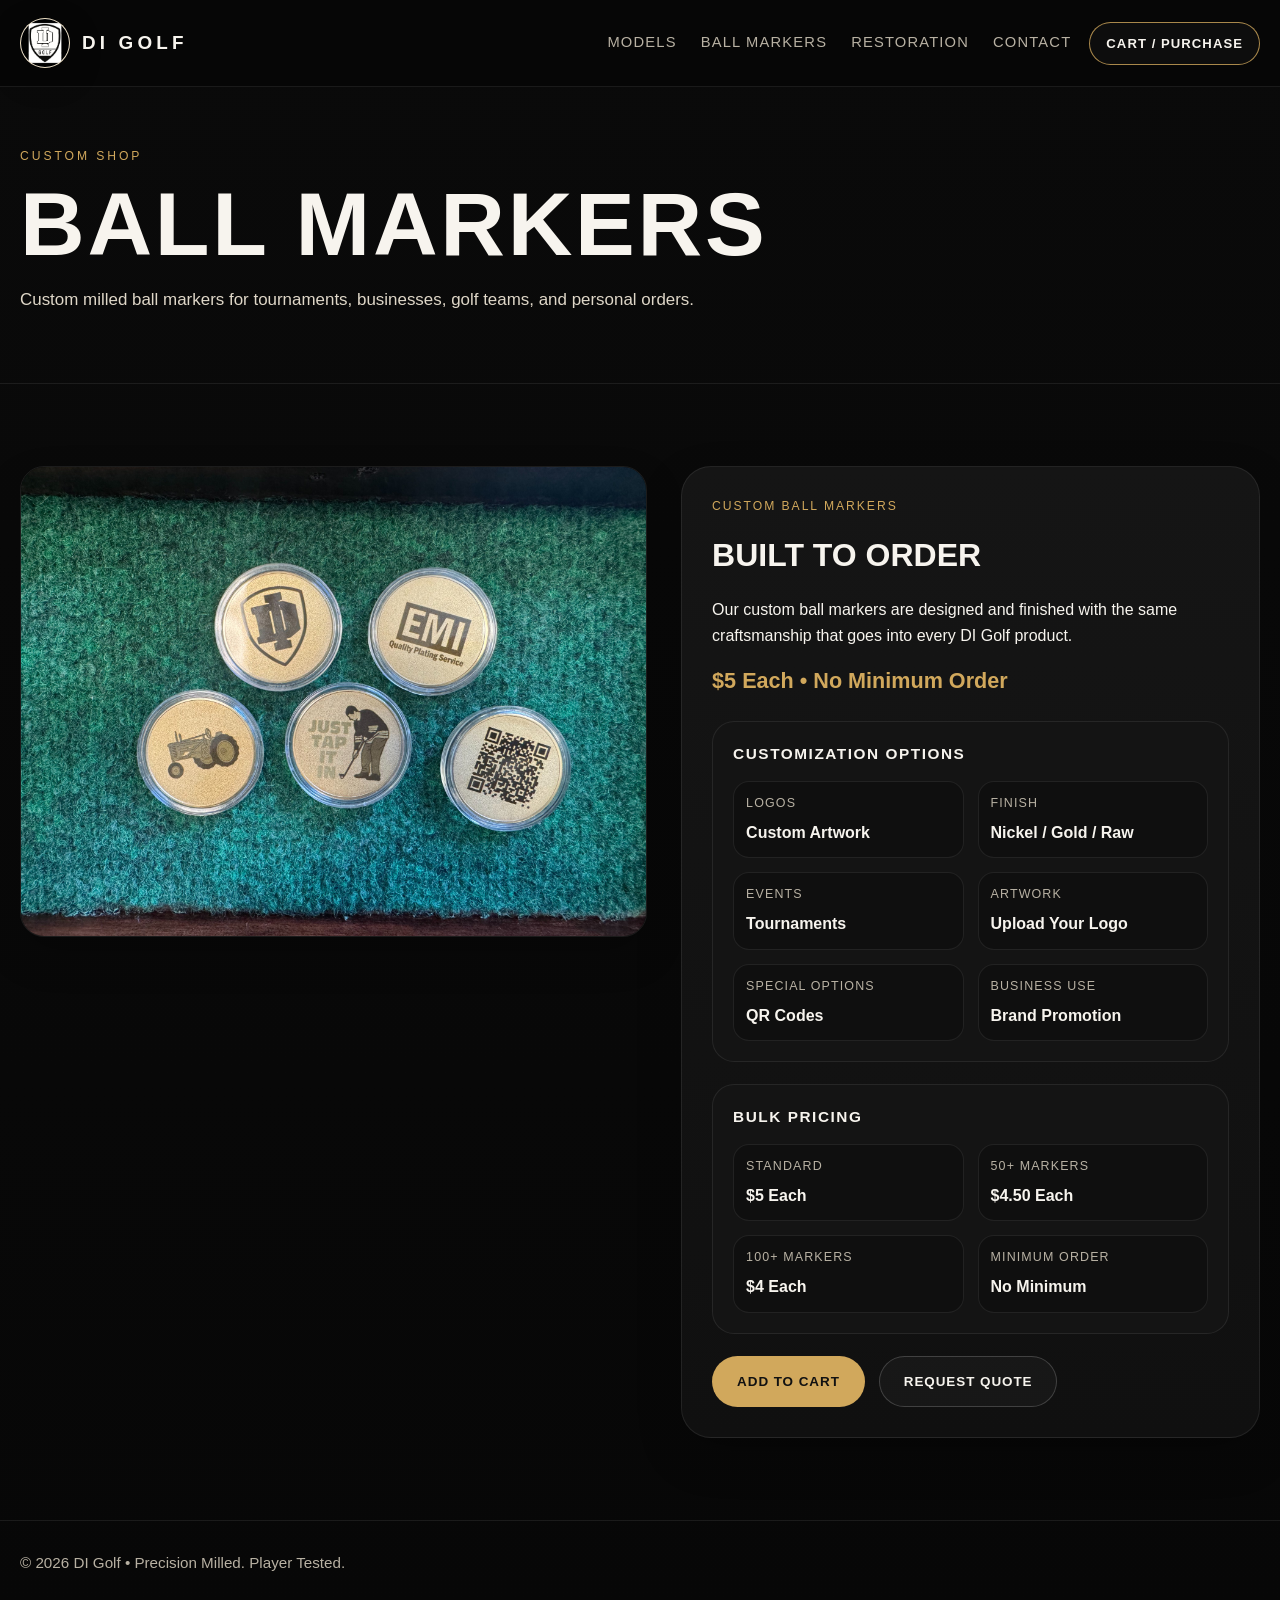
==== ball-markers.html @ 3dc0735b "Add files via upload" ====
<!DOCTYPE html>
<html lang="en">
<head>
  <meta charset="UTF-8" />
  <meta name="viewport" content="width=device-width, initial-scale=1.0" />
  <title>DI Golf | Ball Markers</title>
  <link rel="stylesheet" href="styles.css" />
</head>
<body>
  <header>
    <div class="container nav">
      <a href="index.html" class="brand-wrap"><img class="brand-logo" src="di-golf-logo.jpg" alt="DI Golf logo" /><span class="brand">DI Golf</span></a>
      <div class="nav-right">
        <nav class="nav-links">
          <a href="models.html">Models</a>
          <a href="ball-markers.html">Ball Markers</a>
          <a href="restoration.html">Restoration</a>
          <a href="contact.html">Contact</a>
        </nav>
        <a href="shop.html" class="cart-button">Cart / Purchase</a>
      </div>
    </div>
  </header>
  
<main>
  <section class="page-hero">
    <div class="container">
      <div class="eyebrow">Custom Shop</div>
      <h1>Ball Markers</h1>
      <p>Custom milled ball markers for tournaments, businesses, golf teams, and personal orders.</p>
    </div>
  </section>
  <section class="section">
    <div class="container product-layout">
      <div class="gallery"><img src="IMG_4770.jpeg" alt="DI Golf custom ball markers" /></div>
      <div class="detail-panel">
        <div class="sub">Custom Ball Markers</div>
        <h3>Built To Order</h3>
        <p>Our custom ball markers are designed and finished with the same craftsmanship that goes into every DI Golf product.</p>
        <div class="price">$5 Each • No Minimum Order</div>
        <div class="spec-box">
          <h4>Customization Options</h4>
          <div class="spec-grid">
            <div class="spec"><span>Logos</span><strong>Custom Artwork</strong></div>
            <div class="spec"><span>Finish</span><strong>Nickel / Gold / Raw</strong></div>
            <div class="spec"><span>Events</span><strong>Tournaments</strong></div>
            <div class="spec"><span>Artwork</span><strong>Upload Your Logo</strong></div>
            <div class="spec"><span>Special Options</span><strong>QR Codes</strong></div>
            <div class="spec"><span>Business Use</span><strong>Brand Promotion</strong></div>
          </div>
        </div>
        <div class="spec-box">
          <h4>Bulk Pricing</h4>
          <div class="spec-grid">
            <div class="spec"><span>Standard</span><strong>$5 Each</strong></div>
            <div class="spec"><span>50+ Markers</span><strong>$4.50 Each</strong></div>
            <div class="spec"><span>100+ Markers</span><strong>$4 Each</strong></div>
            <div class="spec"><span>Minimum Order</span><strong>No Minimum</strong></div>
          </div>
        </div>
        <div class="actions">
          <a class="btn primary" href="shop.html#ball-markers-buy">Add To Cart</a>
          <a class="btn secondary" href="mailto:jstocks@emiplating.com?subject=DI%20Golf%20Ball%20Marker%20Quote">Request Quote</a>
        </div>
      </div>
    </div>
  </section>
</main>

  <footer><div class="container">© 2026 DI Golf • Precision Milled. Player Tested.</div></footer>
</body>
</html>
---- styles.css ----
:root {
  --bg: #070707;
  --panel: #111111;
  --panel-2: #171717;
  --text: #f7f4ee;
  --muted: #b8b1a3;
  --line: rgba(255,255,255,0.08);
  --accent: #d1a85c;
  --max: 1240px;
}
* { box-sizing: border-box; }
html { scroll-behavior: smooth; }
body {
  margin: 0;
  font-family: Arial, Helvetica, sans-serif;
  background: linear-gradient(180deg, #0a0a0a 0%, #070707 100%);
  color: var(--text);
  line-height: 1.6;
}
a { color: inherit; text-decoration: none; }
img { max-width: 100%; display:block; }
.container { width: min(var(--max), calc(100% - 36px)); margin: 0 auto; }
header {
  position: sticky; top: 0; z-index: 50; backdrop-filter: blur(14px);
  background: rgba(7,7,7,0.82); border-bottom: 1px solid var(--line);
}
.nav { display: flex; align-items: center; justify-content: space-between; padding: 18px 0; }
.brand-wrap { display: flex; align-items: center; gap: 12px; }
.brand-logo {
  width: 50px;
  height: 50px;
  border-radius: 50%;
  border: 1px solid rgba(209,168,92,0.35);
  background: #fff;
  box-shadow: 0 10px 30px rgba(0,0,0,0.35);
  object-fit: cover;
  overflow: hidden;
}
.brand { font-size: 1.18rem; font-weight: 700; letter-spacing: 0.22em; text-transform: uppercase; }
.nav-links { display: flex; gap: 24px; color: var(--muted); font-size: 0.92rem; text-transform: uppercase; letter-spacing: 0.08em; }
.nav-links a:hover { color: var(--text); }
.hero, .page-hero { padding: 34px 0 72px; border-bottom: 1px solid var(--line); }
.page-hero { padding: 60px 0 42px; }
.hero-card {
  position: relative; min-height: 72vh; border-radius: 34px; overflow: hidden; border: 1px solid var(--line);
  box-shadow: 0 28px 90px rgba(0,0,0,0.45); background: #111;
}
.hero-card img { width: 100%; height: 72vh; object-fit: cover; filter: brightness(0.58); }
.hero-overlay {
  position: absolute; inset: 0; background: linear-gradient(90deg, rgba(8,8,8,0.88) 0%, rgba(8,8,8,0.45) 52%, rgba(8,8,8,0.18) 100%);
  display: flex; align-items: flex-end;
}
.hero-content { max-width: 760px; padding: 56px; }
.eyebrow { color: var(--accent); text-transform: uppercase; letter-spacing: 0.24em; font-size: 0.76rem; margin-bottom: 16px; }
.hero h1, .page-hero h1 { font-size: clamp(3rem, 7vw, 6rem); line-height: 0.95; margin: 0 0 18px; text-transform: uppercase; letter-spacing: 0.03em; }
.hero p, .page-hero p { color: #dfd7c8; max-width: 680px; font-size: 1.06rem; margin: 0 0 28px; }
.actions { display: flex; gap: 14px; flex-wrap: wrap; }
.btn {
  display: inline-flex; align-items: center; justify-content: center; padding: 14px 24px; border-radius: 999px; font-weight: 700;
  letter-spacing: 0.07em; text-transform: uppercase; font-size: 0.84rem; border: 1px solid rgba(209,168,92,0.8);
}
.btn.primary { background: var(--accent); color: #111; }
.btn.secondary { color: var(--text); border-color: rgba(255,255,255,0.18); background: rgba(255,255,255,0.03); }
.section { padding: 82px 0; border-bottom: 1px solid var(--line); }
.section-title {
  display: flex; align-items: end; justify-content: space-between; gap: 20px; margin-bottom: 30px;
}
.section-title h2 { margin: 0; font-size: clamp(2rem, 4vw, 3.2rem); text-transform: uppercase; letter-spacing: 0.06em; }
.section-title p { margin: 0; color: var(--muted); max-width: 600px; }
.product-overview, .grid-2 { display: grid; grid-template-columns: repeat(2, 1fr); gap: 22px; }
.product-card, .panel {
  background: linear-gradient(180deg, #141414 0%, #101010 100%); border: 1px solid var(--line); border-radius: 30px; overflow: hidden;
  box-shadow: 0 14px 34px rgba(0,0,0,0.22);
}
.product-card img { width: 100%; height: 320px; object-fit: cover; }
.product-card .content, .panel .content { padding: 24px; }
.product-card h3, .panel h3 { margin: 0 0 8px; font-size: 1.5rem; text-transform: uppercase; }
.product-card p, .panel p, .note { color: var(--muted); }
.tag-row { display: flex; gap: 10px; flex-wrap: wrap; margin-bottom: 18px; }
.tag {
  border: 1px solid rgba(255,255,255,0.12); color: #ddd5c8; padding: 7px 12px; border-radius: 999px;
  font-size: 0.82rem; text-transform: uppercase; letter-spacing: 0.05em; background: rgba(255,255,255,0.02);
}
.price { font-size: 1.35rem; font-weight: 700; color: var(--accent); margin: 0 0 16px; }
.product-layout { display: grid; grid-template-columns: 1.04fr 0.96fr; gap: 34px; align-items: start; }
.gallery { display: grid; gap: 16px; }
.gallery img {
  width: 100%; border-radius: 24px; border: 1px solid var(--line); box-shadow: 0 18px 38px rgba(0,0,0,0.22);
}
.before-after { position: relative; overflow: hidden; border-radius: 24px; }
.ba-labels { position: absolute; top: 16px; left: 16px; right: 16px; display: flex; justify-content: space-between; }
.ba-label {
  background: rgba(10,10,10,0.84); color: #fff; border: 1px solid rgba(255,255,255,0.15); border-radius: 999px;
  padding: 8px 14px; font-size: 0.76rem; letter-spacing: 0.1em; text-transform: uppercase;
}
.detail-panel {
  background: linear-gradient(180deg, #151515 0%, #101010 100%); border: 1px solid var(--line); border-radius: 30px; padding: 30px;
  box-shadow: 0 18px 44px rgba(0,0,0,0.22);
}
.detail-panel h3 { margin: 0 0 10px; font-size: 2rem; text-transform: uppercase; }
.sub { color: var(--accent); text-transform: uppercase; letter-spacing: 0.16em; font-size: 0.76rem; margin-bottom: 14px; }
.spec-box { background: #141414; border: 1px solid var(--line); border-radius: 22px; padding: 20px; margin: 22px 0; }
.spec-box h4 { margin: 0 0 14px; font-size: 0.96rem; text-transform: uppercase; letter-spacing: 0.1em; }
.spec-grid { display: grid; grid-template-columns: repeat(2, 1fr); gap: 14px; }
.spec {
  padding: 12px; border: 1px solid rgba(255,255,255,0.08); border-radius: 16px; background: #0f0f0f;
}
.spec span {
  display: block; color: var(--muted); font-size: 0.78rem; text-transform: uppercase; letter-spacing: 0.09em; margin-bottom: 6px;
}
.spec strong { font-size: 1rem; color: var(--text); }
.cta { background: linear-gradient(180deg, #151515 0%, #0d0d0d 100%); border-top: 1px solid var(--line); border-bottom: 1px solid var(--line); }
.cta-box { padding: 72px 0; display: grid; grid-template-columns: 1fr auto; gap: 24px; align-items: center; }
.cta h2 { margin: 0 0 10px; font-size: clamp(2rem, 4vw, 3.1rem); text-transform: uppercase; letter-spacing: 0.06em; }
.cta p { margin: 0; color: var(--muted); max-width: 680px; }
footer { padding: 30px 0 44px; color: var(--muted); font-size: 0.95rem; }
@media (max-width: 980px) {
  .product-layout, .cta-box, .product-overview, .grid-2, .section-title { grid-template-columns: 1fr; display: grid; }
  .hero-card, .hero-card img { min-height: auto; height: auto; }
  .hero-overlay { position: static; background: none; }
  .hero-content { padding: 28px; }
}
@media (max-width: 760px) {
  .nav { flex-direction: column; gap: 14px; }
  .nav-links { flex-wrap: wrap; justify-content: center; }
  .spec-grid { grid-template-columns: 1fr; }
  .section { padding: 62px 0; }
  .hero h1, .page-hero h1 { font-size: 2.8rem; }
  .product-card img { height: auto; }
}


.cart-button {
  margin-left: 18px;
  display: inline-flex;
  align-items: center;
  justify-content: center;
  padding: 10px 16px;
  border-radius: 999px;
  border: 1px solid rgba(209,168,92,0.8);
  color: var(--text);
  background: rgba(255,255,255,0.03);
  font-size: 0.82rem;
  font-weight: 700;
  letter-spacing: 0.08em;
  text-transform: uppercase;
}
.nav-right {
  display: flex;
  align-items: center;
}
.shop-grid {
  display: grid;
  grid-template-columns: repeat(2, 1fr);
  gap: 22px;
}
.purchase-box {
  background: linear-gradient(180deg, #141414 0%, #101010 100%);
  border: 1px solid var(--line);
  border-radius: 30px;
  padding: 26px;
  box-shadow: 0 14px 34px rgba(0,0,0,0.22);
}
.purchase-box h3 {
  margin: 0 0 10px;
  font-size: 1.45rem;
  text-transform: uppercase;
}
.purchase-actions {
  display: flex;
  gap: 12px;
  flex-wrap: wrap;
  margin-top: 18px;
}
.purchase-note {
  color: var(--muted);
  font-size: 0.96rem;
  margin-top: 14px;
}
@media (max-width: 760px) {
  .nav-right { flex-direction: column; gap: 12px; }
  .cart-button { margin-left: 0; }
  .shop-grid { grid-template-columns: 1fr; }
}
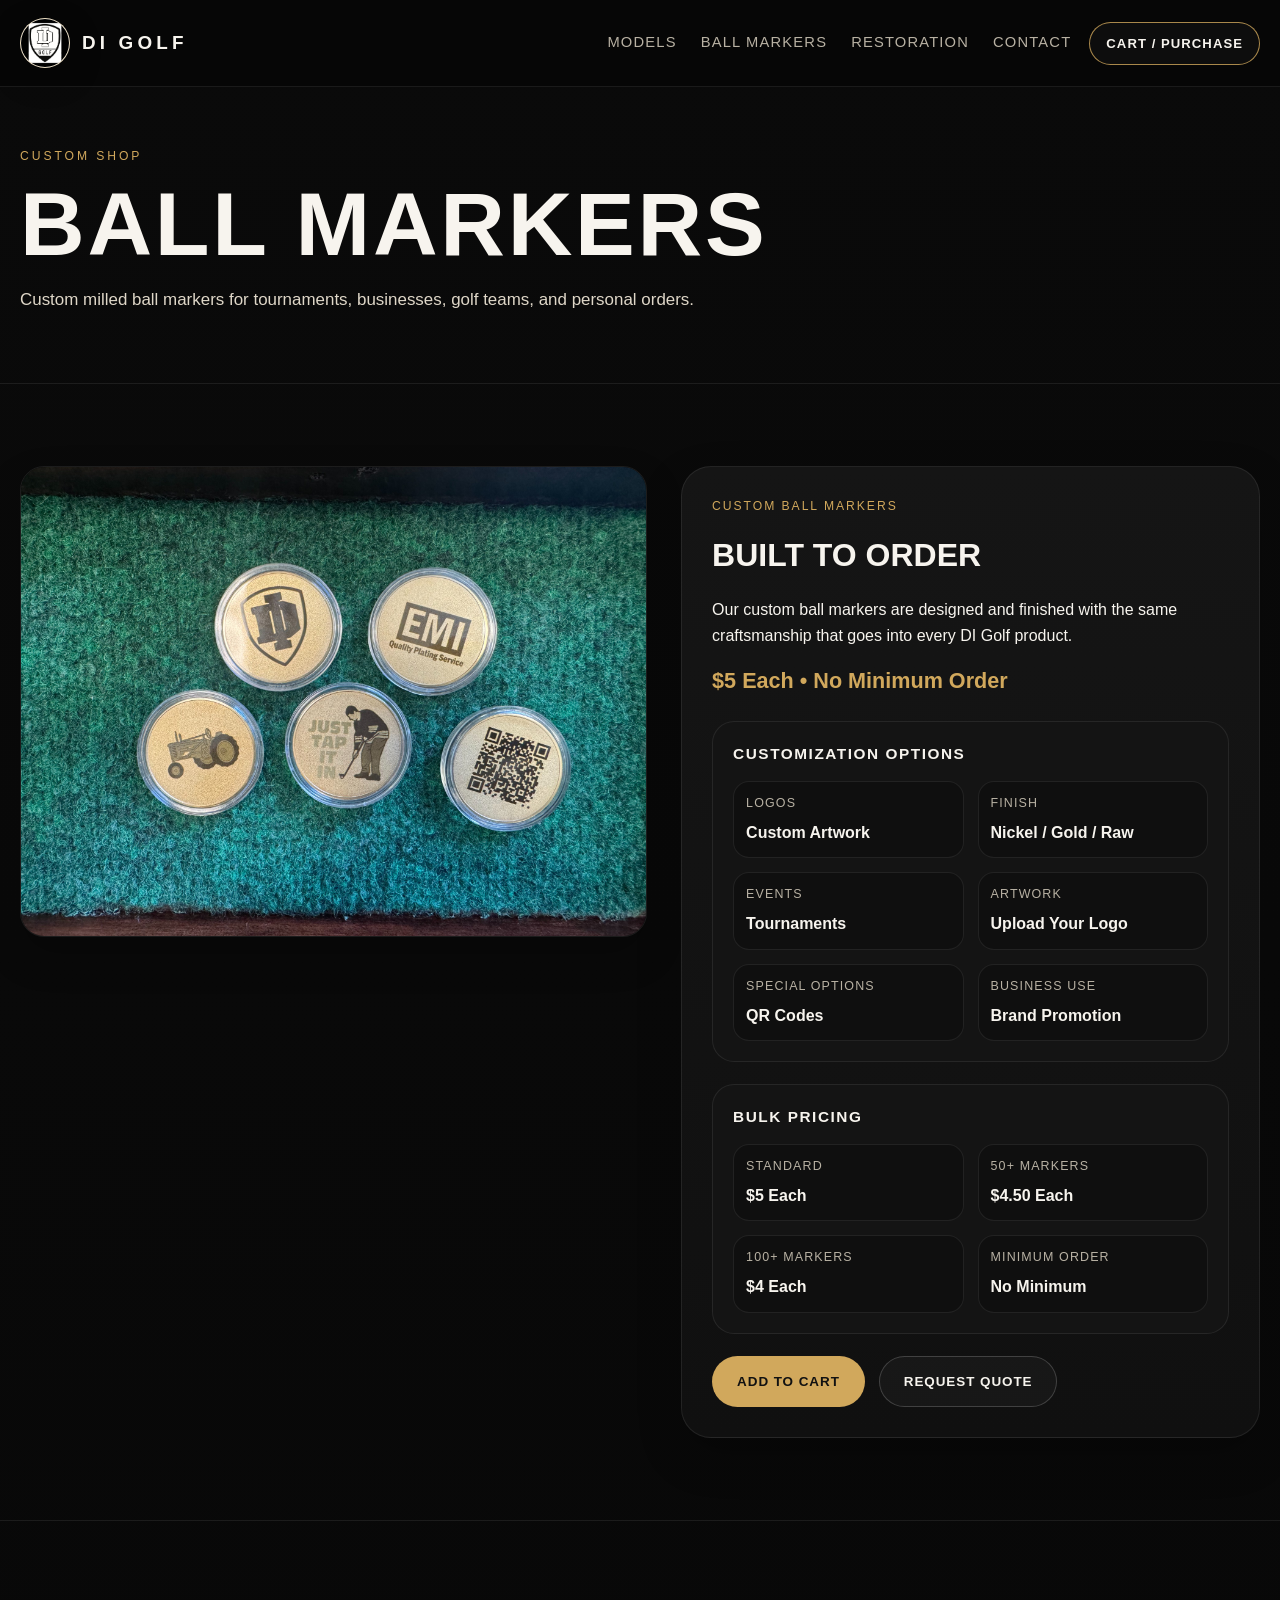
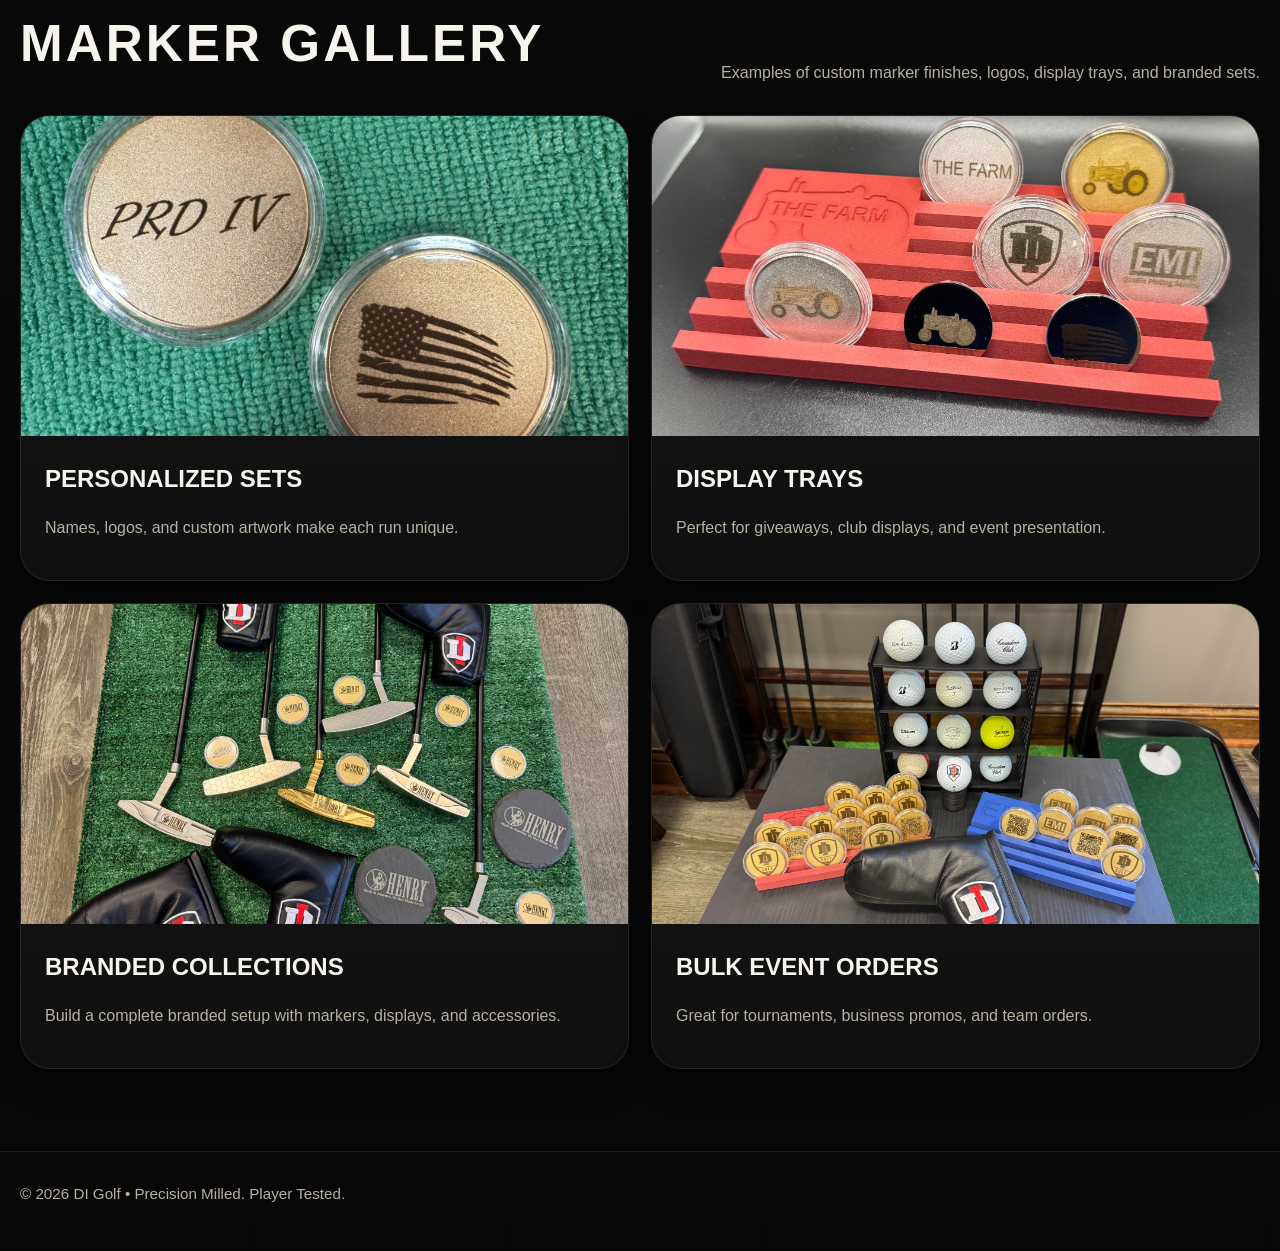
==== commit 08b69fcf: "Add files via upload" ====
--- a/ball-markers.html
+++ b/ball-markers.html
@@ -65,6 +65,34 @@
       </div>
     </div>
   </section>
+
+  <section class="section">
+    <div class="container">
+      <div class="section-title">
+        <h2>Marker Gallery</h2>
+        <p>Examples of custom marker finishes, logos, display trays, and branded sets.</p>
+      </div>
+      <div class="product-overview">
+        <article class="product-card">
+          <img src="IMG_4495.jpeg" alt="Custom PRD IV and American flag ball markers" />
+          <div class="content"><h3>Personalized Sets</h3><p>Names, logos, and custom artwork make each run unique.</p></div>
+        </article>
+        <article class="product-card">
+          <img src="IMG_4658.jpeg" alt="Custom ball markers on display tray" />
+          <div class="content"><h3>Display Trays</h3><p>Perfect for giveaways, club displays, and event presentation.</p></div>
+        </article>
+        <article class="product-card">
+          <img src="IMG_5405.jpeg" alt="DI Golf marker display with headcover" />
+          <div class="content"><h3>Branded Collections</h3><p>Build a complete branded setup with markers, displays, and accessories.</p></div>
+        </article>
+        <article class="product-card">
+          <img src="IMG_5430.jpeg" alt="DI Golf marker collection with QR code markers" />
+          <div class="content"><h3>Bulk Event Orders</h3><p>Great for tournaments, business promos, and team orders.</p></div>
+        </article>
+      </div>
+    </div>
+  </section>
+
 </main>
 
   <footer><div class="container">© 2026 DI Golf • Precision Milled. Player Tested.</div></footer>
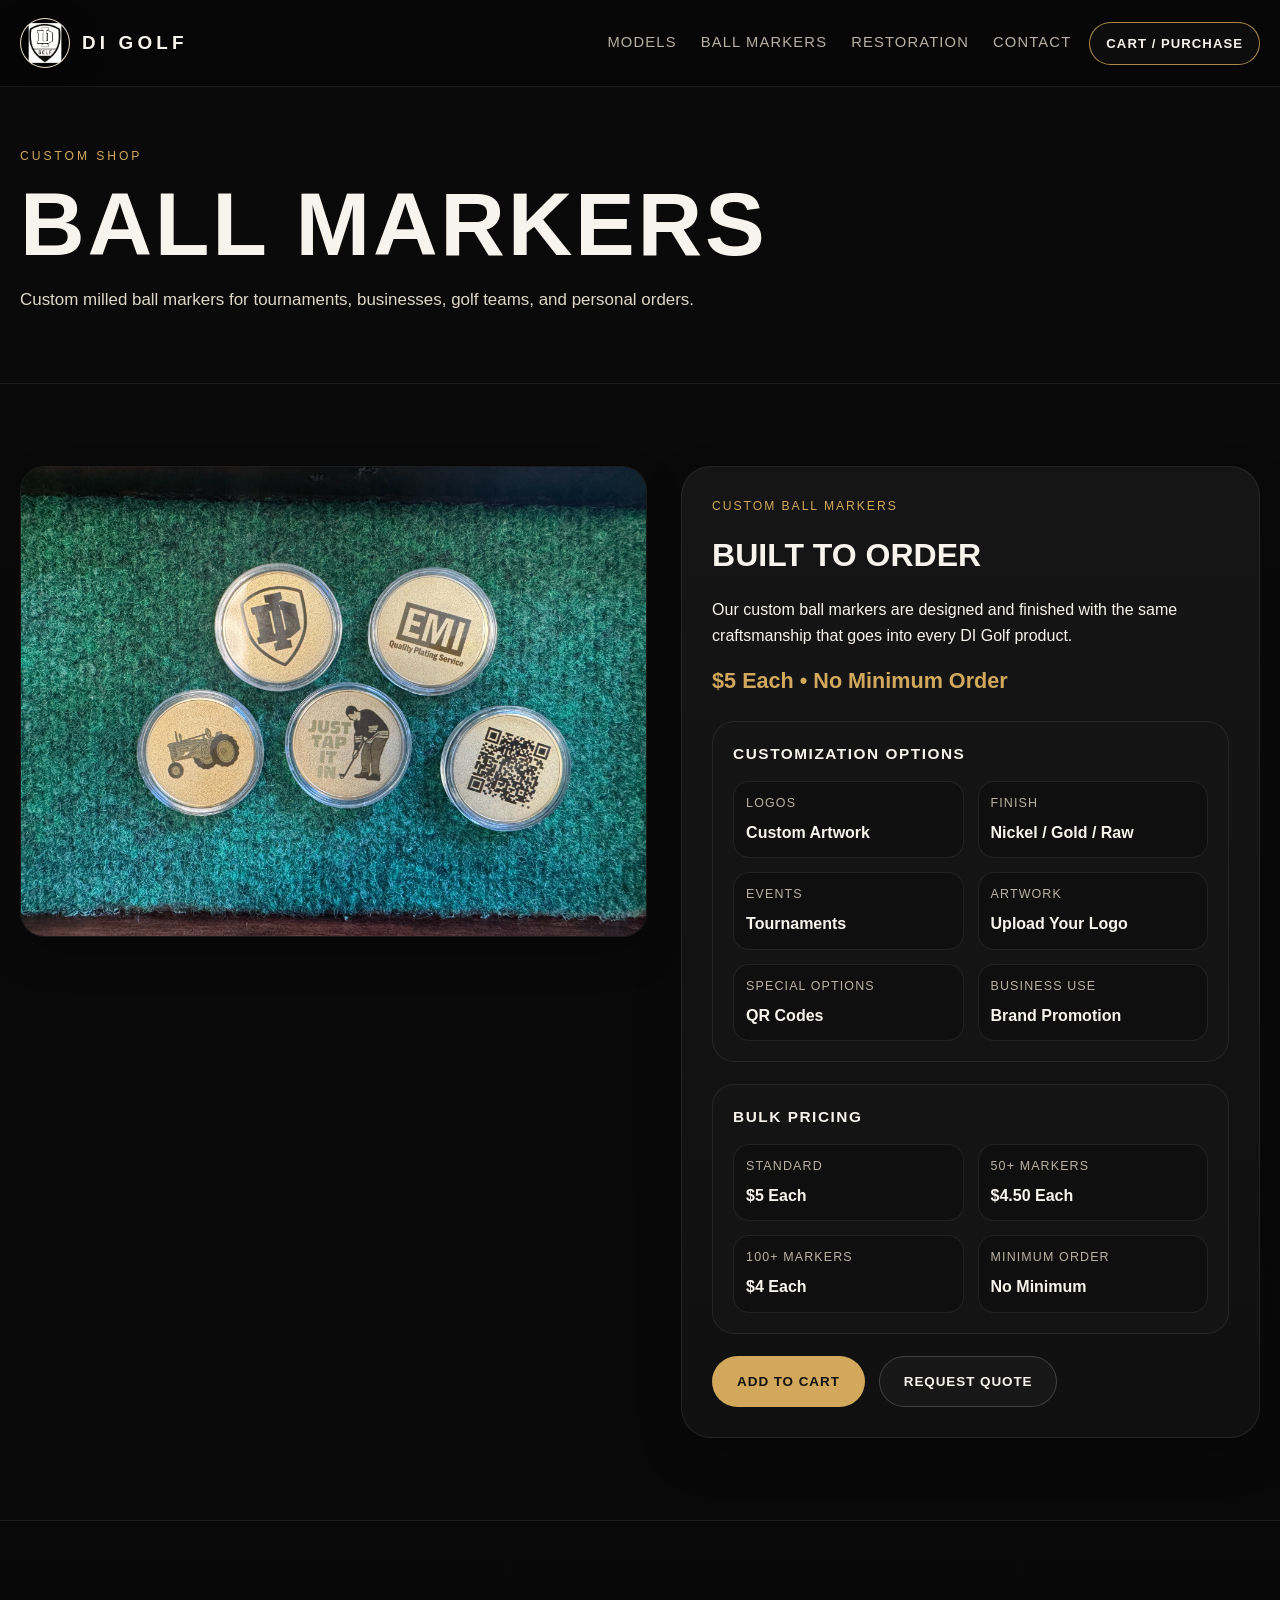
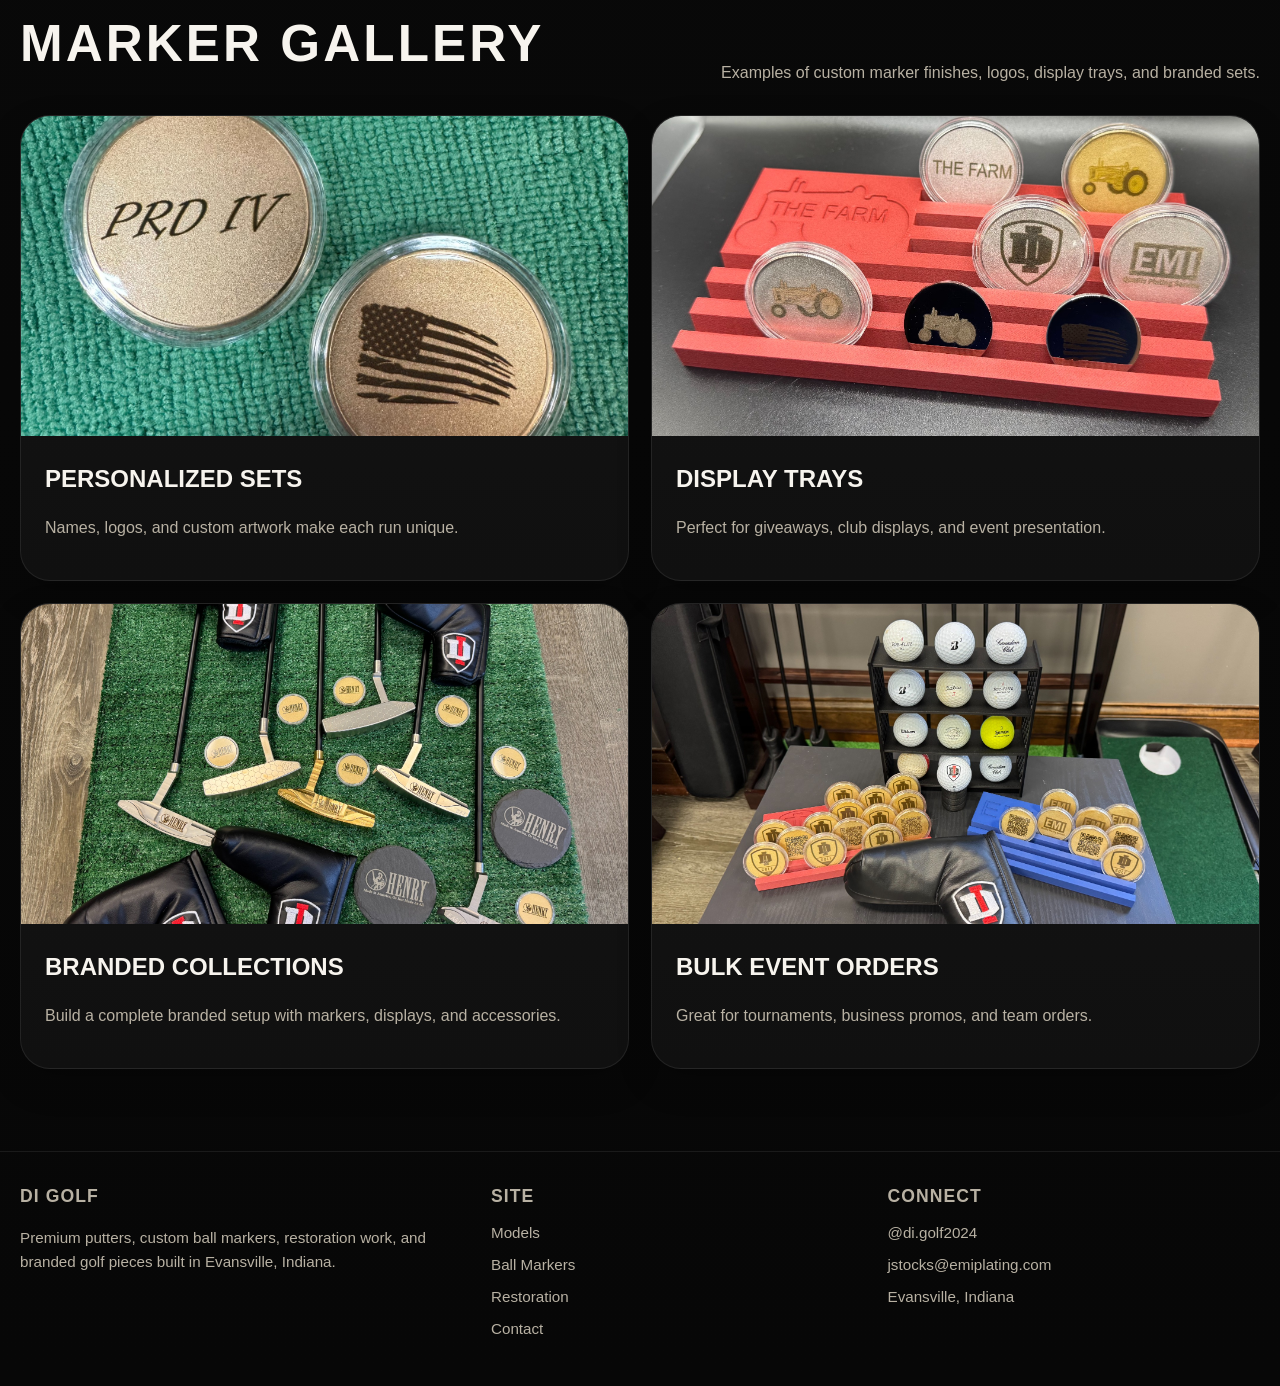
==== commit dba4f537: "Add files via upload" ====
--- a/ball-markers.html
+++ b/ball-markers.html
@@ -95,6 +95,32 @@
 
 </main>
 
-  <footer><div class="container">© 2026 DI Golf • Precision Milled. Player Tested.</div></footer>
+  
+  <footer>
+    <div class="container footer-grid">
+      <div>
+        <h3 class="footer-title">DI Golf</h3>
+        <p class="note">Premium putters, custom ball markers, restoration work, and branded golf pieces built in Evansville, Indiana.</p>
+      </div>
+      <div>
+        <h3 class="footer-title">Site</h3>
+        <div class="footer-links">
+          <a href="models.html">Models</a>
+          <a href="ball-markers.html">Ball Markers</a>
+          <a href="restoration.html">Restoration</a>
+          <a href="contact.html">Contact</a>
+        </div>
+      </div>
+      <div>
+        <h3 class="footer-title">Connect</h3>
+        <div class="footer-links">
+          <a href="https://www.instagram.com/di.golf2024/" target="_blank" rel="noopener noreferrer">@di.golf2024</a>
+          <a href="mailto:jstocks@emiplating.com">jstocks@emiplating.com</a>
+          <span class="note">Evansville, Indiana</span>
+        </div>
+      </div>
+    </div>
+  </footer>
+
 </body>
 </html>
--- a/styles.css
+++ b/styles.css
@@ -183,3 +183,366 @@
   .cart-button { margin-left: 0; }
   .shop-grid { grid-template-columns: 1fr; }
 }
+
+
+.hero-card--premium {
+  min-height: 84vh;
+}
+.hero-card--premium img {
+  height: 84vh;
+  object-position: center;
+}
+.hero-overlay--premium {
+  background:
+    linear-gradient(90deg, rgba(8,8,8,0.9) 0%, rgba(8,8,8,0.52) 48%, rgba(8,8,8,0.18) 100%),
+    linear-gradient(180deg, rgba(209,168,92,0.08) 0%, rgba(0,0,0,0) 35%);
+}
+.hero-kicker {
+  display: inline-flex;
+  align-items: center;
+  gap: 10px;
+  padding: 8px 14px;
+  border-radius: 999px;
+  border: 1px solid rgba(255,255,255,0.12);
+  background: rgba(255,255,255,0.04);
+  color: #efe5d2;
+  font-size: 0.78rem;
+  letter-spacing: 0.08em;
+  text-transform: uppercase;
+  margin-bottom: 18px;
+}
+.hero-stats {
+  display: grid;
+  grid-template-columns: repeat(3, minmax(0,1fr));
+  gap: 14px;
+  margin-top: 26px;
+  max-width: 720px;
+}
+.hero-stat {
+  background: rgba(10,10,10,0.6);
+  border: 1px solid rgba(255,255,255,0.08);
+  border-radius: 20px;
+  padding: 16px;
+  backdrop-filter: blur(8px);
+}
+.hero-stat span {
+  display: block;
+  color: var(--muted);
+  font-size: 0.74rem;
+  text-transform: uppercase;
+  letter-spacing: 0.08em;
+  margin-bottom: 6px;
+}
+.hero-stat strong {
+  font-size: 1rem;
+  color: var(--text);
+}
+.feature-band {
+  padding: 28px 0;
+  border-bottom: 1px solid var(--line);
+}
+.feature-band-grid {
+  display: grid;
+  grid-template-columns: repeat(4, 1fr);
+  gap: 18px;
+}
+.feature-pill {
+  padding: 18px 20px;
+  border: 1px solid var(--line);
+  border-radius: 22px;
+  background: linear-gradient(180deg, #141414 0%, #101010 100%);
+}
+.feature-pill span {
+  display: block;
+  color: var(--muted);
+  font-size: 0.76rem;
+  text-transform: uppercase;
+  letter-spacing: 0.08em;
+  margin-bottom: 6px;
+}
+.feature-pill strong {
+  font-size: 1rem;
+}
+.split-showcase {
+  display: grid;
+  grid-template-columns: 1.2fr 0.8fr;
+  gap: 24px;
+}
+.showcase-card {
+  position: relative;
+  min-height: 420px;
+  border-radius: 30px;
+  overflow: hidden;
+  border: 1px solid var(--line);
+  box-shadow: 0 14px 34px rgba(0,0,0,0.22);
+}
+.showcase-card img {
+  width: 100%;
+  height: 100%;
+  object-fit: cover;
+}
+.showcase-copy {
+  position: absolute;
+  inset: auto 0 0 0;
+  padding: 24px;
+  background: linear-gradient(180deg, rgba(0,0,0,0) 0%, rgba(8,8,8,0.86) 100%);
+}
+.showcase-copy h3 {
+  margin: 0 0 8px;
+  font-size: 1.7rem;
+  text-transform: uppercase;
+}
+.showcase-copy p {
+  margin: 0 0 16px;
+  color: #ddd5c8;
+}
+.dual-stack {
+  display: grid;
+  gap: 22px;
+}
+.mini-card {
+  border: 1px solid var(--line);
+  border-radius: 30px;
+  overflow: hidden;
+  background: linear-gradient(180deg, #141414 0%, #101010 100%);
+  box-shadow: 0 14px 34px rgba(0,0,0,0.22);
+}
+.mini-card img {
+  width: 100%;
+  height: 210px;
+  object-fit: cover;
+}
+.mini-card .content {
+  padding: 22px;
+}
+.mini-card h3 {
+  margin: 0 0 8px;
+  text-transform: uppercase;
+  font-size: 1.3rem;
+}
+.quote-strip {
+  padding: 54px 0;
+  border-bottom: 1px solid var(--line);
+}
+.quote-strip blockquote {
+  margin: 0;
+  font-size: clamp(1.4rem, 2.5vw, 2.2rem);
+  line-height: 1.3;
+  color: #f3eadb;
+  max-width: 900px;
+}
+.quote-strip p {
+  color: var(--muted);
+  margin-top: 14px;
+}
+@media (max-width: 980px) {
+  .hero-stats,
+  .feature-band-grid,
+  .split-showcase {
+    grid-template-columns: 1fr;
+  }
+  .hero-card--premium,
+  .hero-card--premium img {
+    min-height: auto;
+    height: auto;
+  }
+}
+
+
+.models-hero-grid {
+  display: grid;
+  grid-template-columns: 1.1fr 0.9fr;
+  gap: 24px;
+  align-items: stretch;
+}
+.models-hero-main,
+.models-hero-side {
+  position: relative;
+  overflow: hidden;
+  border-radius: 30px;
+  border: 1px solid var(--line);
+  box-shadow: 0 14px 34px rgba(0,0,0,0.22);
+}
+.models-hero-main { min-height: 520px; }
+.models-hero-side { min-height: 248px; }
+.models-hero-main img,
+.models-hero-side img {
+  width: 100%;
+  height: 100%;
+  object-fit: cover;
+}
+.models-overlay {
+  position: absolute;
+  inset: auto 0 0 0;
+  padding: 24px;
+  background: linear-gradient(180deg, rgba(0,0,0,0) 0%, rgba(8,8,8,0.88) 100%);
+}
+.models-overlay h2,
+.models-overlay h3 {
+  margin: 0 0 8px;
+  text-transform: uppercase;
+}
+.models-overlay p {
+  margin: 0;
+  color: #ddd5c8;
+}
+.models-side-stack {
+  display: grid;
+  gap: 24px;
+}
+.model-detail-grid {
+  display: grid;
+  gap: 28px;
+}
+.model-row {
+  display: grid;
+  grid-template-columns: 1.05fr 0.95fr;
+  gap: 28px;
+  align-items: start;
+}
+.model-card {
+  background: linear-gradient(180deg, #141414 0%, #101010 100%);
+  border: 1px solid var(--line);
+  border-radius: 30px;
+  overflow: hidden;
+  box-shadow: 0 14px 34px rgba(0,0,0,0.22);
+}
+.model-card img {
+  width: 100%;
+  height: 320px;
+  object-fit: cover;
+}
+.model-card .content {
+  padding: 24px;
+}
+.model-card h3 {
+  margin: 0 0 8px;
+  text-transform: uppercase;
+  font-size: 1.7rem;
+}
+.model-gallery {
+  display: grid;
+  grid-template-columns: repeat(2, 1fr);
+  gap: 16px;
+}
+.model-gallery img {
+  width: 100%;
+  height: 240px;
+  object-fit: cover;
+  border-radius: 22px;
+  border: 1px solid var(--line);
+  box-shadow: 0 14px 34px rgba(0,0,0,0.18);
+}
+.model-gallery img:first-child {
+  grid-column: 1 / -1;
+  height: 320px;
+}
+.spec-strip {
+  display: flex;
+  flex-wrap: wrap;
+  gap: 10px;
+  margin: 18px 0;
+}
+.spec-chip {
+  border: 1px solid rgba(255,255,255,0.12);
+  border-radius: 999px;
+  padding: 8px 12px;
+  background: rgba(255,255,255,0.02);
+  font-size: 0.82rem;
+  text-transform: uppercase;
+  letter-spacing: 0.05em;
+  color: #ddd5c8;
+}
+.models-cta-band {
+  display: grid;
+  grid-template-columns: 1fr 1fr;
+  gap: 22px;
+}
+.cta-panel {
+  background: linear-gradient(180deg, #141414 0%, #101010 100%);
+  border: 1px solid var(--line);
+  border-radius: 30px;
+  padding: 28px;
+  box-shadow: 0 14px 34px rgba(0,0,0,0.22);
+}
+.cta-panel h3 {
+  margin: 0 0 10px;
+  text-transform: uppercase;
+  font-size: 1.4rem;
+}
+@media (max-width: 980px) {
+  .models-hero-grid,
+  .model-row,
+  .models-cta-band {
+    grid-template-columns: 1fr;
+  }
+}
+@media (max-width: 760px) {
+  .model-gallery {
+    grid-template-columns: 1fr;
+  }
+  .model-gallery img,
+  .model-gallery img:first-child,
+  .model-card img {
+    height: auto;
+  }
+}
+
+
+.footer-grid {
+  display: grid;
+  grid-template-columns: 1.2fr 1fr 1fr;
+  gap: 24px;
+}
+.footer-title {
+  margin: 0 0 10px;
+  text-transform: uppercase;
+  letter-spacing: 0.06em;
+  font-size: 1.1rem;
+}
+.footer-links {
+  display: grid;
+  gap: 8px;
+}
+.footer-links a { color: var(--muted); }
+.footer-links a:hover { color: var(--text); }
+.insta-grid {
+  display: grid;
+  grid-template-columns: repeat(4, 1fr);
+  gap: 18px;
+}
+.insta-card {
+  border: 1px solid var(--line);
+  border-radius: 24px;
+  overflow: hidden;
+  background: linear-gradient(180deg, #141414 0%, #101010 100%);
+  box-shadow: 0 14px 34px rgba(0,0,0,0.22);
+}
+.insta-card img {
+  width: 100%;
+  height: 260px;
+  object-fit: cover;
+}
+.insta-card .content {
+  padding: 18px;
+}
+.gallery-slider {
+  display: grid;
+  grid-template-columns: repeat(3, 1fr);
+  gap: 16px;
+}
+.gallery-slider img {
+  width: 100%;
+  height: 280px;
+  object-fit: cover;
+  border-radius: 22px;
+  border: 1px solid var(--line);
+  box-shadow: 0 14px 34px rgba(0,0,0,0.18);
+}
+@media (max-width: 980px) {
+  .footer-grid,
+  .insta-grid,
+  .gallery-slider {
+    grid-template-columns: 1fr;
+  }
+}
